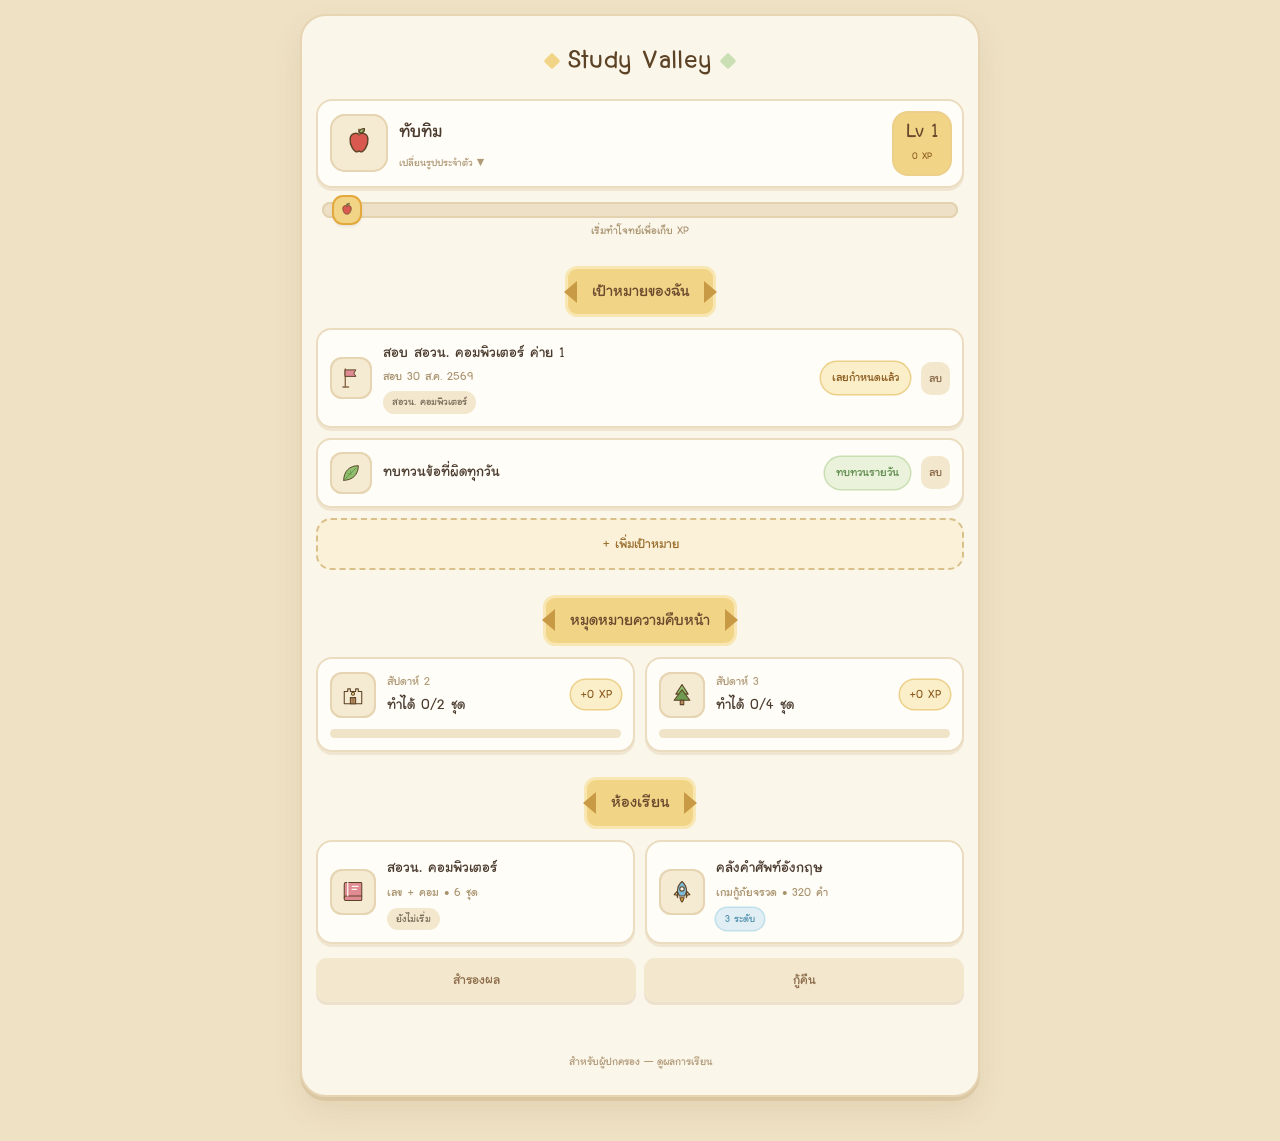
==== index.html @ 08858bd7 "/parent ผู้ปกครองดูผล (PIN) + ตัวกรองวิชาในหน้าเลือกชุด - parent/index.html + parent.js + parent.css" ====
<!DOCTYPE html>
<!-- ══════════════════════════════════════════════════════════
     Study Valley — หน้าแรก (ตัวอย่าง)

     โครงไฟล์:
       assets/app.css            — ธีม + design token + @font-face
       assets/art.js             — SVG (C, svg, ART) โหลดก่อน
       assets/app.js             — ข้อมูลจำลอง + logic (ใช้ ART/C)
       assets/fonts/Layiji.woff2 — ฟอนต์ (เปิดออฟไลน์ได้)

     ฟอนต์ Layiji เป็นตัว patch แล้ว — ห้ามเอาไฟล์ต้นฉบับมาใช้ซ้ำ
     รายละเอียดบั๊กและวิธีแก้อยู่ใน THEME.md
     ══════════════════════════════════════════════════════════ -->
<html lang="th">
<head>
<meta charset="utf-8">
<meta name="viewport" content="width=device-width,initial-scale=1,viewport-fit=cover">
<title>Study Valley</title>
<meta name="theme-color" content="#F1D486">
<link rel="manifest" href="manifest.json">
<link rel="apple-touch-icon" href="assets/apple-touch-icon.png">
<meta name="apple-mobile-web-app-capable" content="yes">
<meta name="apple-mobile-web-app-status-bar-style" content="default">
<meta name="apple-mobile-web-app-title" content="Study Valley">
<link rel="stylesheet" href="assets/app.css">
</head>
<body>
<div class="wrap">
<div class="panel">

  <div class="brand">
    <div class="spark" style="background:var(--gold)"></div>
    <h1>Study Valley</h1>
    <div class="spark" style="background:var(--green-ring);animation-delay:.6s"></div>
  </div>

  <!-- การ์ดโปรไฟล์ -->
  <div class="card row">
    <div class="avatar" id="av"></div>
    <div style="flex:1;min-width:0">
      <input class="nameIn" id="nm" placeholder="ชื่อ">
      <button id="avBtn" style="border:0;background:transparent;color:var(--dim);font-weight:600;
        font-size:12.5px;cursor:pointer;padding:2px 0">เปลี่ยนรูปประจำตัว ▾</button>
    </div>
    <div class="lvbox"><b id="lv">Lv 1</b><small id="xp">0 XP</small></div>
  </div>

  <!-- เลือกอีโมจิ -->
  <div class="card" id="avPick" style="margin-top:8px;display:none">
    <div class="grid" style="justify-content:center;gap:8px" id="emo"></div>
  </div>

  <!-- แถบเลเวล -->
  <div class="lvbar">
    <div class="lvfill" id="lvfill" style="width:0%"></div>
    <div class="hero" id="heroPin" style="left:4%"></div>
  </div>
  <div class="hint" id="toNext">อีก 1000 XP จะเลเวลอัป</div>

  <!-- เป้าหมาย -->
  <div class="ribbon"><span>เป้าหมายของฉัน</span></div>
  <div class="stack" id="goals"></div>
  <div style="height:10px"></div>
  <button class="btn dash" id="addBtn">+ เพิ่มเป้าหมาย</button>

  <div class="card" id="addForm" style="margin-top:10px;display:none">
    <input class="field" id="gTitle" placeholder="ชื่อเป้าหมาย เช่น สอบ สอวน. รอบแรก">
    <div class="grid" style="margin-top:9px;gap:8px">
      <button class="btn on" data-kind="exam"  style="flex:1">มีวันสอบ</button>
      <button class="btn off" data-kind="daily" style="flex:1">ทบทวนรายวัน</button>
    </div>
    <input class="field" type="date" id="gDate" style="margin-top:9px">
    <select class="field" id="gRoom" style="margin-top:9px">
      <option value="">ไม่ผูกกับห้องเรียน</option>
      <option value="posn">สอวน. คอมพิวเตอร์</option>
      <option value="english">คลังคำศัพท์อังกฤษ</option>
    </select>
    <div class="grid" style="margin-top:11px;gap:8px">
      <button class="btn primary" id="gSave" style="flex:1">บันทึก</button>
      <button class="btn soft" id="gCancel">ยกเลิก</button>
    </div>
  </div>

  <!-- หมุดหมาย -->
  <div class="ribbon"><span>หมุดหมายความคืบหน้า</span></div>
  <div class="grid" id="weeks"></div>

  <!-- ห้องเรียน -->
  <div class="ribbon"><span>ห้องเรียน</span></div>
  <div class="grid">
    <a class="card row" href="posn/set.html" style="flex:1;min-width:220px">
      <div class="tile" id="rmA"></div>
      <div style="flex:1;min-width:0">
        <div style="font-weight:800;font-size:18px">สอวน. คอมพิวเตอร์</div>
        <div style="font-size:14px;color:var(--muted);margin:1px 0 5px" id="rmAsub">เลข + คอม</div>
        <div class="grid" style="gap:5px" id="rmAchips"></div>
      </div>
    </a>
    <a class="card row" href="english/" style="flex:1;min-width:220px">
      <div class="tile" id="rmB"></div>
      <div style="flex:1;min-width:0">
        <div style="font-weight:800;font-size:18px">คลังคำศัพท์อังกฤษ</div>
        <div style="font-size:14px;color:var(--muted);margin:1px 0 5px">เกมกู้ภัยจรวด • 320 คำ</div>
        <div class="grid" style="gap:5px"><span class="chip blue">3 ระดับ</span></div>
      </div>
    </a>
  </div>

  <div class="grid" style="margin-top:14px;gap:8px">
    <button class="btn soft" id="backupBtn" style="flex:1">สำรองผล</button>
    <button class="btn soft" id="restoreBtn" style="flex:1">กู้คืน</button>
  </div>
  <input type="file" id="restoreFile" accept="application/json,.json" style="display:none">
  <div class="msg" id="msg"></div>

  <a href="parent/" style="display:block;text-align:center;margin-top:18px;color:var(--dim);
    font-weight:600;font-size:13.5px">สำหรับผู้ปกครอง — ดูผลการเรียน</a>

</div>
</div>
<script src="assets/art.js"></script>
<script src="assets/app.js"></script>
</body>
</html>
---- assets/app.css ----
/* ═══════════════════════════════════════════
   assets/app.css  —  DESIGN TOKENS
   ═══════════════════════════════════════════ */
@font-face{
  font-family:'Layiji';
  src:url('fonts/Layiji.woff2') format('woff2');
  font-weight:400 800;
  font-display:block;
  size-adjust:112%;   /* ชดเชยตัวอักษร Layiji ที่เล็กกว่าปกติ */
}
:root{
  /* พื้น */
  --paper:#EFE1C4;   --panel:#FBF6EA;   --card:#FFFDF7;
  --line:#E6D4B2;    --line-2:#EBDCC0;  --rule:#EADBBE;
  /* ตัวอักษร */
  --ink:#4A3A2E;     --ink-hi:#5C4326;  --muted:#A8926E;  --dim:#B09A78;
  /* ทอง */
  --gold:#F1D486;    --gold-d:#E4A93C;  --gold-x:#C08A28;
  --gold-pale:#FBEFC9; --gold-ring:#ECD08A; --gold-ink:#8A5A1E;
  --wood:#6B4A2E;    --wood-d:#4E331F;  --wood-l:#8A6A48;
  /* ชิป */
  --tan:#F3E7CE;     --tan-ink:#9A8468;
  /* สถานะ */
  --green:#8FBE6E;   --green-x:#6E9B50; --green-ink:#5E8B4B;
  --green-pale:#EAF2DC; --green-ring:#CADFB4;
  --rose:#FBE3E4;    --rose-ink:#C56C77; --rose-ring:#F0C3C7;
  --blue:#E1EEF3;    --blue-ink:#4E90AF; --blue-ring:#BFE0EC;
  --plum:#F0E9F8;    --plum-ink:#8A6DB3;
  /* เงาแข็ง = ลายเซ็นของธีม */
  --lift-1:0 3px 0 rgba(190,160,110,.20);
  --lift-2:0 4px 0 rgba(190,160,110,.30), 0 14px 30px rgba(120,90,40,.10);
}
*{box-sizing:border-box}
html,body{margin:0}
body{
  background:var(--paper); color:var(--ink); line-height:1.5;
  font-family:'Layiji',-apple-system,'Segoe UI',sans-serif;
  -webkit-font-smoothing:antialiased; -webkit-tap-highlight-color:transparent;
}
button,input,select,textarea{font-family:inherit}
input,select,textarea{line-height:1.5}
a{color:inherit;text-decoration:none}
svg{display:block}   /* กัน baseline gap เวลารูปอยู่ข้างข้อความ */
::selection{background:var(--gold)}
@keyframes twinkle{0%,100%{opacity:.35;transform:rotate(45deg) scale(.85)}50%{opacity:1;transform:rotate(45deg) scale(1)}}

/* ── โครง ── */
.wrap{padding:14px 12px 44px}
.panel{max-width:680px;margin:0 auto;background:var(--panel);border:2px solid var(--line);
       border-radius:26px;box-shadow:var(--lift-2);padding:16px 14px 22px}
.brand{display:flex;align-items:center;justify-content:center;gap:10px;margin:6px 0 14px}
.brand h1{margin:0;font-size:31px;font-weight:800;color:var(--ink-hi);letter-spacing:.3px}
.spark{width:12px;height:12px;border-radius:2px;transform:rotate(45deg);animation:twinkle 2.6s ease-in-out infinite}

/* ── ป้ายริบบิ้น (หัวข้อ) ── */
.ribbon{display:flex;justify-content:center;margin:28px 0 14px}
.ribbon > span{position:relative;background:var(--gold);color:var(--wood);font-weight:800;
  font-size:19.5px;padding:8px 24px;border-radius:9px;
  box-shadow:0 0 0 3px #F8E7B2, 0 3px 0 rgba(150,100,40,.3)}
.ribbon > span::before,.ribbon > span::after{content:'';position:absolute;top:50%;
  transform:translateY(-50%);border:11px solid transparent}
.ribbon > span::before{left:-15px;border-right:13px solid #C99A45}
.ribbon > span::after{right:-15px;border-left:13px solid #C99A45}

/* ── การ์ด ── */
.card{background:var(--card);border:2px solid var(--line-2);border-radius:16px;
      padding:12px;box-shadow:var(--lift-1)}
.row{display:flex;align-items:center;gap:11px}
.stack{display:flex;flex-direction:column;gap:10px}
.grid{display:flex;flex-wrap:wrap;gap:10px}

/* ── ชิป / แท็ก ── */
.chip{font-weight:700;font-size:12.5px;padding:2px 9px;border-radius:20px;white-space:nowrap}
.chip.gold{background:var(--gold-pale);color:var(--gold-ink);box-shadow:0 0 0 1.5px var(--gold-ring)}
.chip.green{background:var(--green-pale);color:var(--green-ink);box-shadow:0 0 0 1.5px var(--green-ring)}
.chip.rose{background:var(--rose);color:var(--rose-ink);box-shadow:0 0 0 1.5px var(--rose-ring)}
.chip.blue{background:var(--blue);color:var(--blue-ink);box-shadow:0 0 0 1.5px var(--blue-ring)}
.chip.plain{background:var(--tan);color:#7A6A58;box-shadow:none;font-weight:600}

/* ── ปุ่ม ── */
.btn{border:0;border-radius:11px;padding:10px 14px;font-weight:700;font-size:16px;cursor:pointer;
     min-height:44px}
.btn.primary{background:var(--green);color:#fff;font-weight:800;box-shadow:0 3px 0 var(--green-x)}
.btn.soft{background:var(--tan);color:var(--wood-l);box-shadow:0 3px 0 rgba(150,100,40,.14)}
.btn.pill{border-radius:22px;padding:7px 15px;min-height:0;font-size:16px;
          display:inline-flex;align-items:center;gap:7px}
.btn.on{background:var(--gold);color:var(--wood);box-shadow:0 0 0 2px var(--gold-d)}
.btn.off{background:var(--tan);color:var(--tan-ink);box-shadow:0 2px 0 rgba(150,100,40,.12)}
.btn.danger{background:var(--rose-ink);color:#fff;box-shadow:none}
.btn.dash{border:2px dashed #D9C08A;background:#FBF1D8;color:#9A6E2E;border-radius:15px;
          width:100%;padding:12px}
.btn:active{transform:translateY(1px)}

/* ── โปรไฟล์ ── */
.avatar{width:58px;height:58px;flex:0 0 58px;border-radius:15px;background:#F5EAD2;
        box-shadow:inset 0 0 0 2px var(--line);display:flex;align-items:center;
        justify-content:center;font-size:35px;cursor:pointer;overflow:hidden}
.nameIn{width:100%;border:0;background:transparent;font-weight:700;font-size:22px;
        color:var(--ink);outline:none;line-height:1.5;padding:2px 0}
.lvbox{flex:0 0 auto;text-align:center;background:var(--gold);border-radius:14px;
       padding:7px 12px;box-shadow:0 0 0 2px var(--gold-ring)}
.lvbox b{display:block;font-size:23px;color:var(--wood);line-height:1}
.lvbox small{font-weight:700;font-size:12px;color:var(--gold-ink)}

/* ── แถบเลเวล ── */
.lvbar{position:relative;height:16px;background:#EDE0C6;border-radius:9px;margin:14px 6px 4px;
       box-shadow:inset 0 0 0 2px #E2D2B0}
.lvfill{height:100%;border-radius:9px;background:linear-gradient(90deg,#F6D372,#E4A93C);
        transition:width .6s}
.hero{position:absolute;top:50%;transform:translate(-50%,-50%);width:26px;height:26px;
      border-radius:9px;background:var(--gold);box-shadow:0 0 0 2px var(--gold-d),0 2px 4px rgba(0,0,0,.16);
      display:flex;align-items:center;justify-content:center;font-size:16px;transition:left .6s}
.hint{text-align:center;font-size:13px;color:var(--muted);margin-bottom:4px}

/* ── progress เล็ก ── */
.pbar{height:9px;background:#EFE3C8;border-radius:6px;margin-top:11px;overflow:hidden}
.pbar > i{display:block;height:100%;border-radius:6px;
          background:linear-gradient(90deg,#F6D372,#E4A93C);transition:width .6s}

/* ── กล่องว่าง ── */
.empty{text-align:center;color:var(--muted);font-size:15.5px;background:var(--card);
       border:2px dashed #E0CFAC;border-radius:15px;padding:18px}
.field{width:100%;border:2px solid var(--line);background:var(--panel);border-radius:10px;
       padding:9px 11px;font-size:16px;color:var(--ink);outline:none}
.msg{text-align:center;font-size:14.5px;color:#9A8468;margin-top:12px;min-height:20px}
.tile{width:46px;height:46px;flex:0 0 46px;border-radius:12px;background:#F5EAD2;
      box-shadow:inset 0 0 0 2px var(--line);display:flex;align-items:center;
      justify-content:center;font-size:24px}
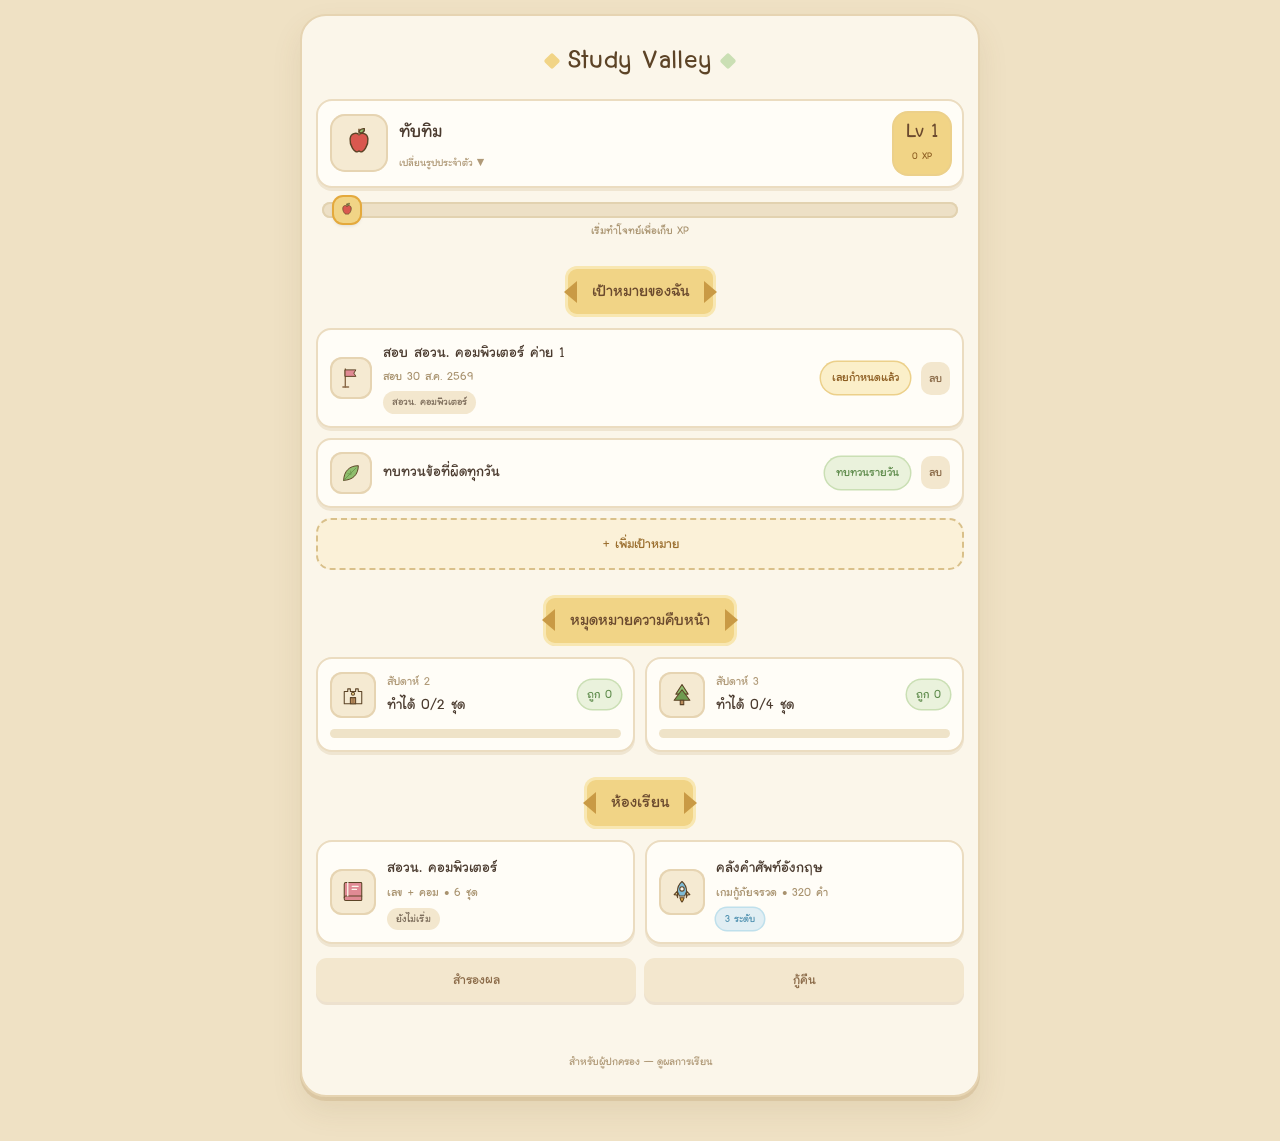
==== commit 150f5af9: "ระบบ EXP ใหม่: เน้นสม่ำเสมอ + cap รายวัน (ยุติธรรมข้ามชั้น) assets/xp.js — โมดูล XP กลาง ใช้ร่วมทุกห" ====
--- a/index.html
+++ b/index.html
@@ -119,6 +119,7 @@
 </div>
 </div>
 <script src="assets/art.js"></script>
+<script src="assets/xp.js"></script>
 <script src="assets/app.js"></script>
 </body>
 </html>
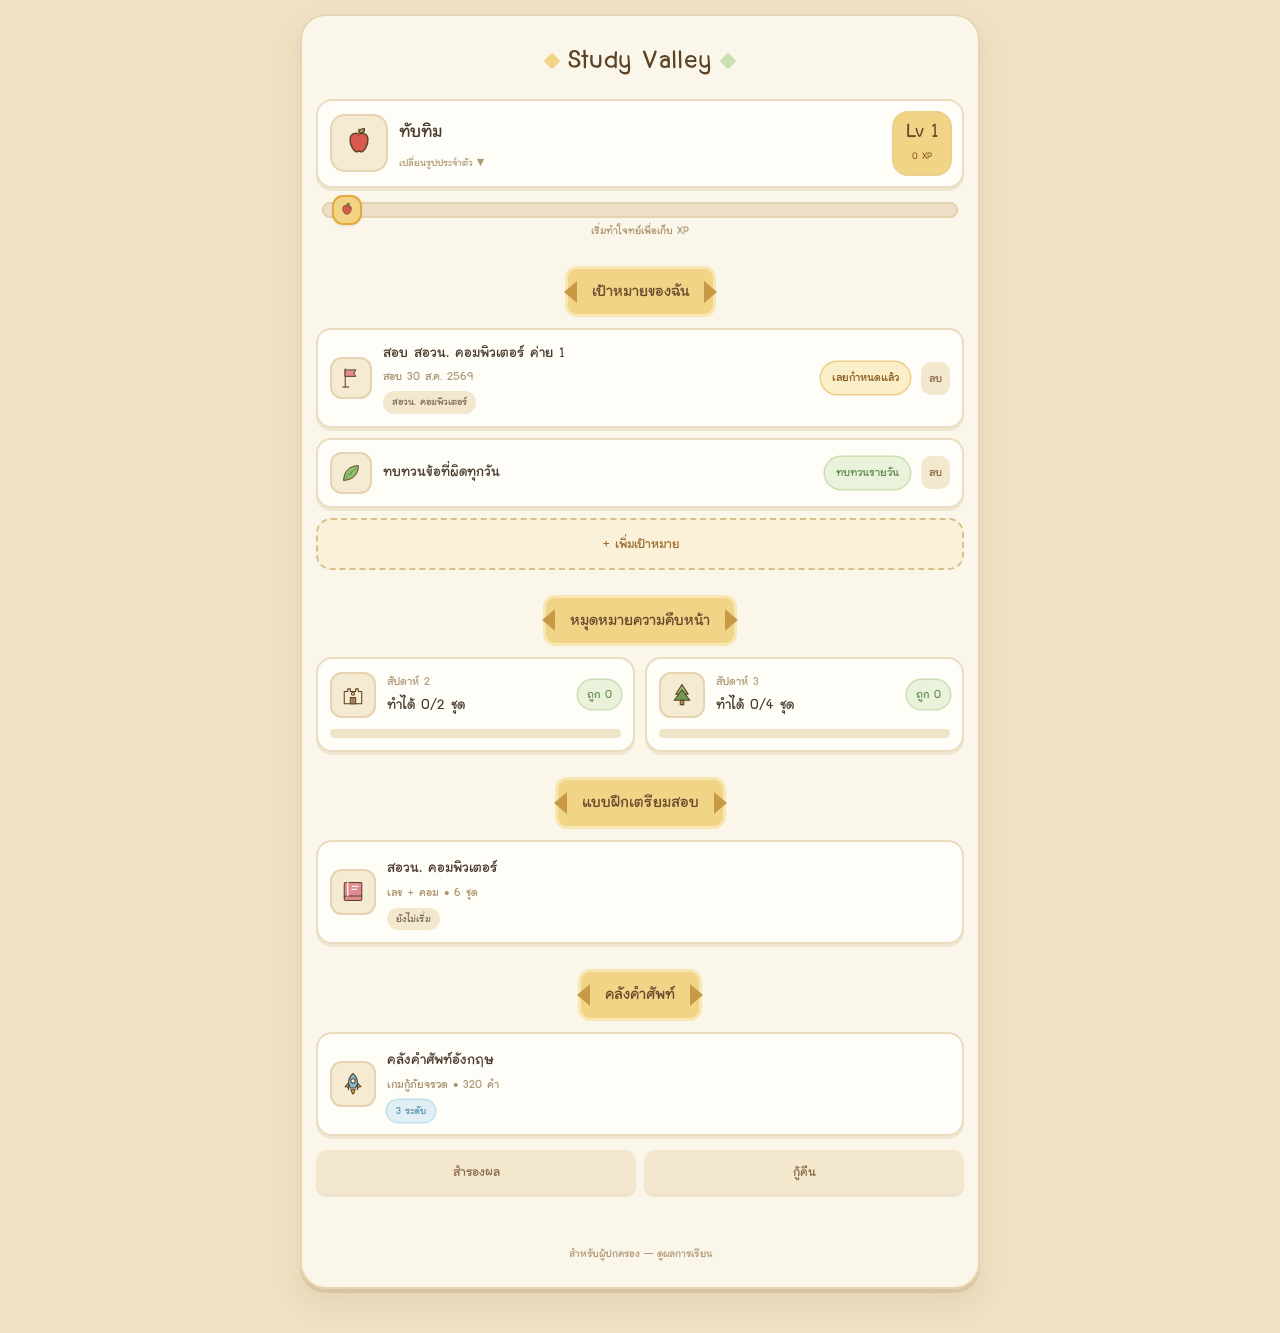
==== commit e434deff: "หน้าแรก: แยกห้องเรียน · ทำโจทย์: ตัดปุ่มมั่นใจ/ล้าง/ไม่รู้ จัดเลย์เอาต์ใหม่ หน้าแรก: - แยก "ห้องเรีย" ====
--- a/index.html
+++ b/index.html
@@ -85,8 +85,8 @@
   <div class="ribbon"><span>หมุดหมายความคืบหน้า</span></div>
   <div class="grid" id="weeks"></div>
 
-  <!-- ห้องเรียน -->
-  <div class="ribbon"><span>ห้องเรียน</span></div>
+  <!-- แบบฝึกเตรียมสอบ -->
+  <div class="ribbon"><span>แบบฝึกเตรียมสอบ</span></div>
   <div class="grid">
     <a class="card row" href="posn/set.html" style="flex:1;min-width:220px">
       <div class="tile" id="rmA"></div>
@@ -96,6 +96,11 @@
         <div class="grid" style="gap:5px" id="rmAchips"></div>
       </div>
     </a>
+  </div>
+
+  <!-- คลังคำศัพท์ (เล่นเสริม) -->
+  <div class="ribbon"><span>คลังคำศัพท์</span></div>
+  <div class="grid">
     <a class="card row" href="english/" style="flex:1;min-width:220px">
       <div class="tile" id="rmB"></div>
       <div style="flex:1;min-width:0">
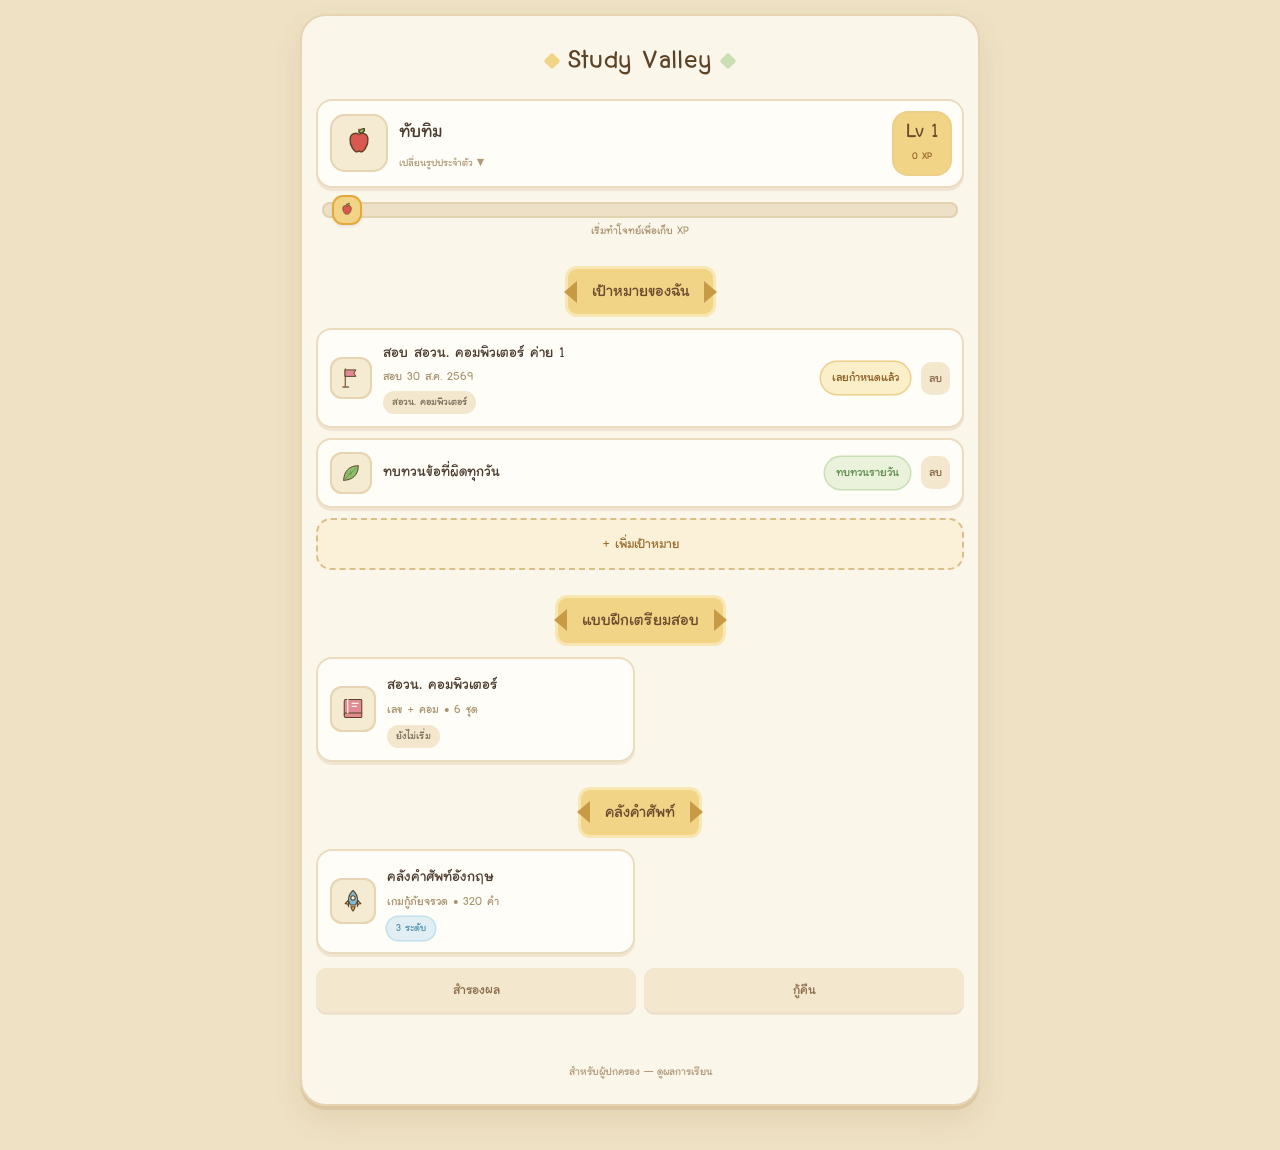
==== commit 9f2af4d0: "หน้าแรก: ตัดหมุดหมาย + การ์ดครึ่งคอลัมน์ · picker: ใหม่บนสุด + แบ่งหน้า - ตัดส่วน "หมุดหมายความคืบหน" ====
--- a/index.html
+++ b/index.html
@@ -81,14 +81,10 @@
     </div>
   </div>
 
-  <!-- หมุดหมาย -->
-  <div class="ribbon"><span>หมุดหมายความคืบหน้า</span></div>
-  <div class="grid" id="weeks"></div>
-
   <!-- แบบฝึกเตรียมสอบ -->
   <div class="ribbon"><span>แบบฝึกเตรียมสอบ</span></div>
   <div class="grid">
-    <a class="card row" href="posn/set.html" style="flex:1;min-width:220px">
+    <a class="card row" href="posn/set.html" style="flex:0 1 calc(50% - 5px);min-width:220px">
       <div class="tile" id="rmA"></div>
       <div style="flex:1;min-width:0">
         <div style="font-weight:800;font-size:18px">สอวน. คอมพิวเตอร์</div>
@@ -101,7 +97,7 @@
   <!-- คลังคำศัพท์ (เล่นเสริม) -->
   <div class="ribbon"><span>คลังคำศัพท์</span></div>
   <div class="grid">
-    <a class="card row" href="english/" style="flex:1;min-width:220px">
+    <a class="card row" href="english/" style="flex:0 1 calc(50% - 5px);min-width:220px">
       <div class="tile" id="rmB"></div>
       <div style="flex:1;min-width:0">
         <div style="font-weight:800;font-size:18px">คลังคำศัพท์อังกฤษ</div>
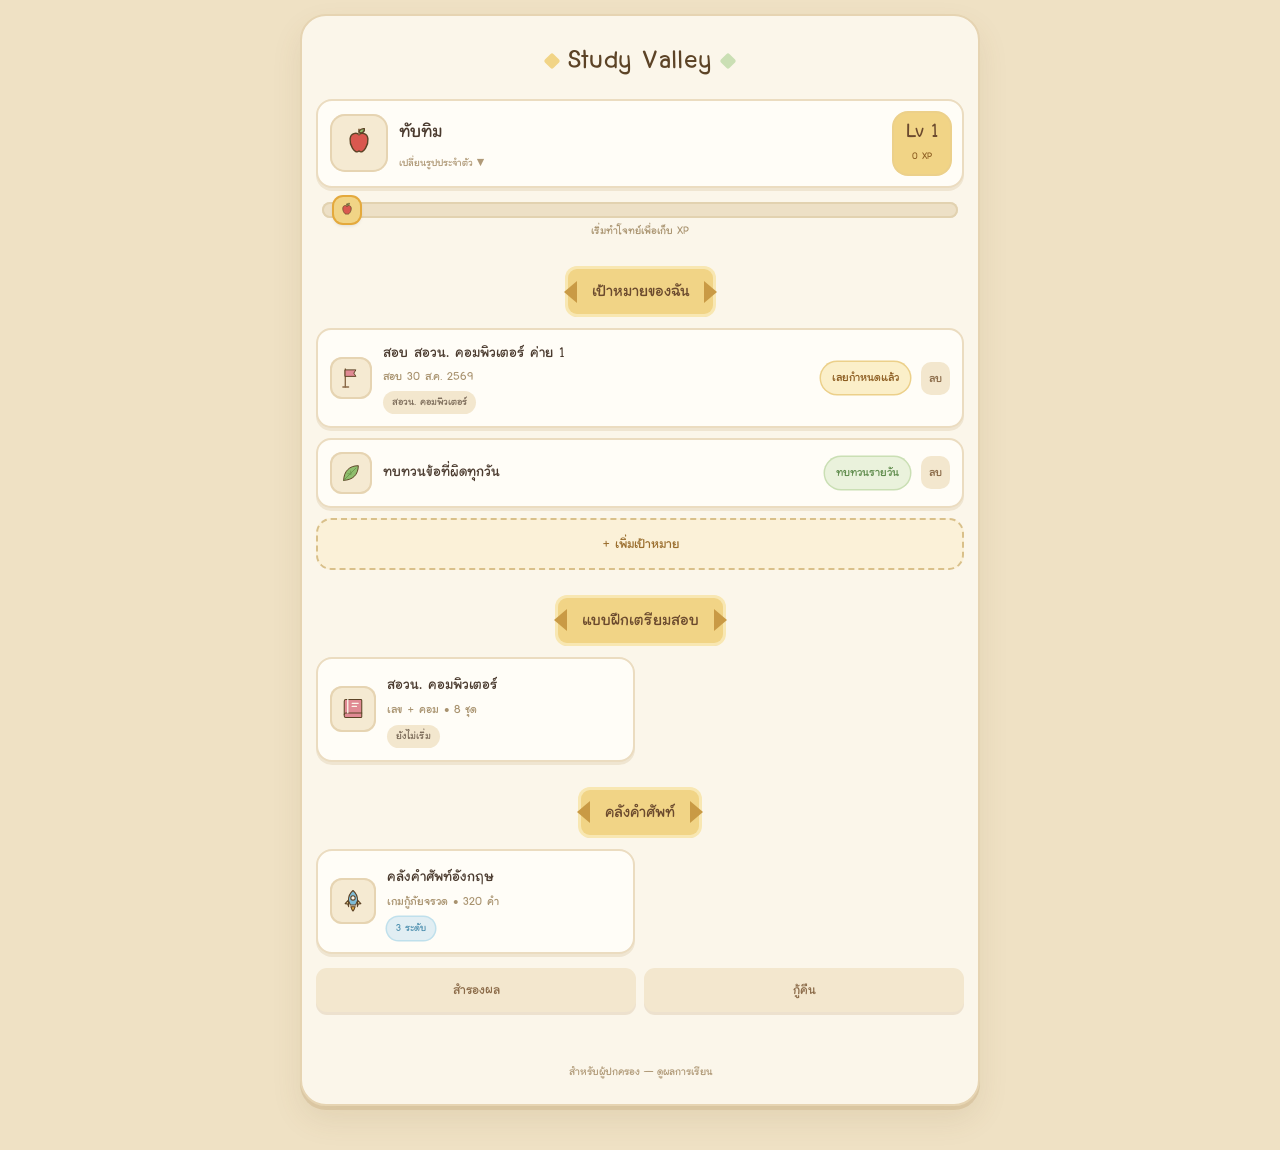
==== commit 1f2560e1: "badge "new" เขียวกระพริบ อิงเวลาจริง + โผล่บนการ์ดหน้าแรก - เปลี่ยนป้าย "ใหม่" (แดง อิง maxDate) → "" ====
--- a/index.html
+++ b/index.html
@@ -84,7 +84,8 @@
   <!-- แบบฝึกเตรียมสอบ -->
   <div class="ribbon"><span>แบบฝึกเตรียมสอบ</span></div>
   <div class="grid">
-    <a class="card row" href="posn/set.html" style="flex:0 1 calc(50% - 5px);min-width:220px">
+    <a class="card row" href="posn/set.html" style="flex:0 1 calc(50% - 5px);min-width:220px;position:relative">
+      <span class="newbadge cornernew" id="rmAnew" style="display:none">new</span>
       <div class="tile" id="rmA"></div>
       <div style="flex:1;min-width:0">
         <div style="font-weight:800;font-size:18px">สอวน. คอมพิวเตอร์</div>
--- a/assets/app.css
+++ b/assets/app.css
@@ -77,6 +77,13 @@
 .chip.blue{background:var(--blue);color:var(--blue-ink);box-shadow:0 0 0 1.5px var(--blue-ring)}
 .chip.plain{background:var(--tan);color:#7A6A58;box-shadow:none;font-weight:600}
 
+/* ── ป้าย new (เขียว กระพริบ) ── */
+@keyframes newblink{0%,100%{opacity:1}50%{opacity:.3}}
+.newbadge{display:inline-block;vertical-align:middle;font-size:11px;font-weight:800;color:#fff;
+  letter-spacing:.5px;background:var(--green-ink);border-radius:7px;padding:1px 7px;
+  box-shadow:0 1px 0 rgba(70,110,55,.4);animation:newblink 1.1s ease-in-out infinite}
+.cornernew{position:absolute;top:-6px;right:-6px;z-index:3}
+
 /* ── ปุ่ม ── */
 .btn{border:0;border-radius:11px;padding:10px 14px;font-weight:700;font-size:16px;cursor:pointer;
      min-height:44px}
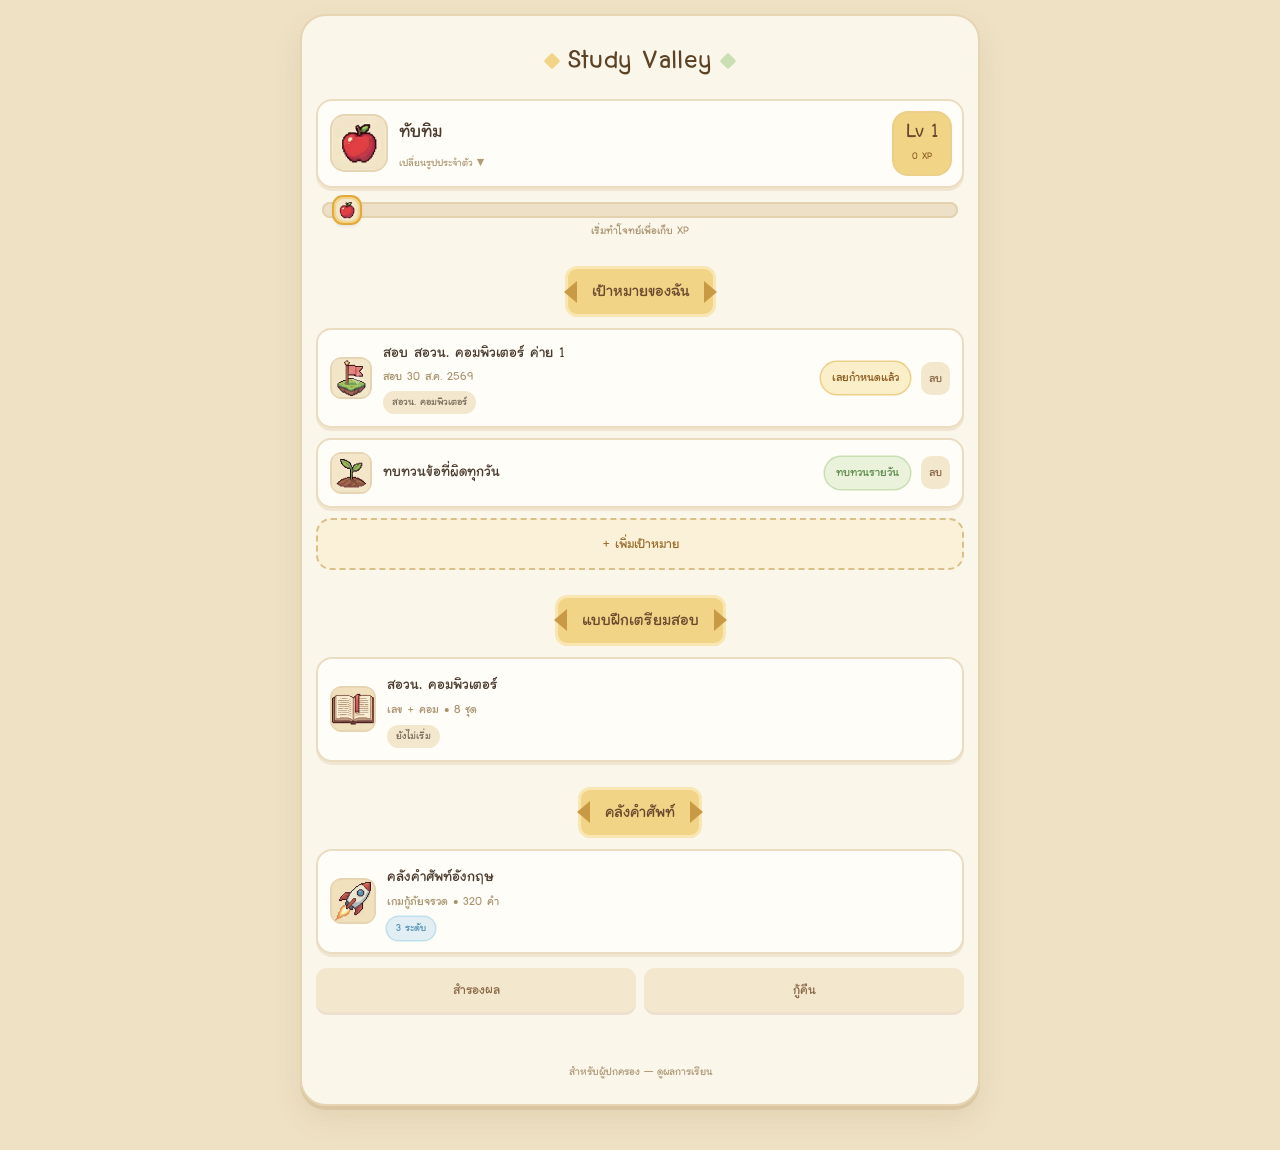
==== commit 2f7b183c: "การ์ด สอวน./คลังคำศัพท์ เต็มความกว้าง 1 คอลัมน์ + เต่าไอคอนแอปใหญ่ขึ้น 10% - การ์ดหลัก: flex:0 1 cal" ====
--- a/index.html
+++ b/index.html
@@ -84,7 +84,7 @@
   <!-- แบบฝึกเตรียมสอบ -->
   <div class="ribbon"><span>แบบฝึกเตรียมสอบ</span></div>
   <div class="grid">
-    <a class="card row" href="posn/set.html" style="flex:0 1 calc(50% - 5px);min-width:220px;position:relative">
+    <a class="card row" href="posn/set.html" style="flex:1 1 100%;position:relative">
       <span class="newbadge cornernew" id="rmAnew" style="display:none">new</span>
       <div class="tile" id="rmA"></div>
       <div style="flex:1;min-width:0">
@@ -98,7 +98,7 @@
   <!-- คลังคำศัพท์ (เล่นเสริม) -->
   <div class="ribbon"><span>คลังคำศัพท์</span></div>
   <div class="grid">
-    <a class="card row" href="english/" style="flex:0 1 calc(50% - 5px);min-width:220px">
+    <a class="card row" href="english/" style="flex:1 1 100%">
       <div class="tile" id="rmB"></div>
       <div style="flex:1;min-width:0">
         <div style="font-weight:800;font-size:18px">คลังคำศัพท์อังกฤษ</div>
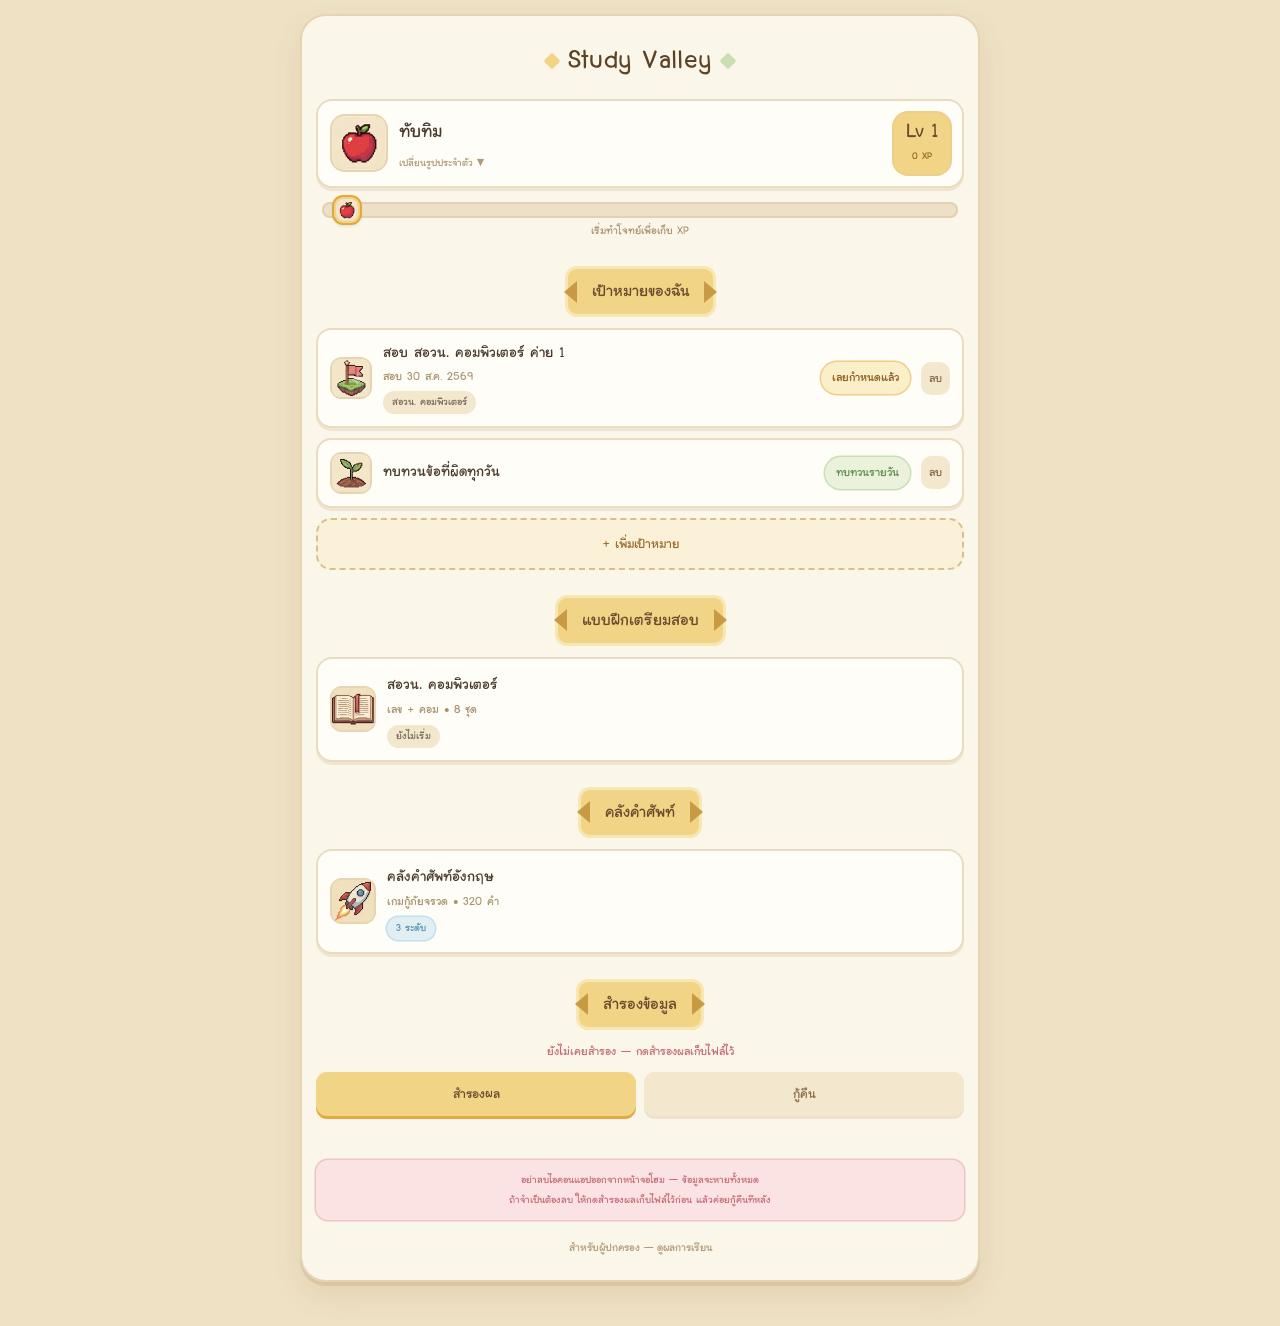
==== commit b8edef5c: "สำรองข้อมูลให้ใช้ได้จริงบน PWA: ไฟล์ครบ + Web Share + เตือนรายวัน แก้ช่องโหว่สำคัญ: ไฟล์สำรองเดิม "ข" ====
--- a/index.html
+++ b/index.html
@@ -108,12 +108,16 @@
     </a>
   </div>
 
-  <div class="grid" style="margin-top:14px;gap:8px">
+  <div class="ribbon"><span>สำรองข้อมูล</span></div>
+  <div class="backupinfo" id="backupInfo"></div>
+  <div class="grid" style="gap:8px">
     <button class="btn soft" id="backupBtn" style="flex:1">สำรองผล</button>
     <button class="btn soft" id="restoreBtn" style="flex:1">กู้คืน</button>
   </div>
   <input type="file" id="restoreFile" accept="application/json,.json" style="display:none">
   <div class="msg" id="msg"></div>
+  <div class="keepwarn">อย่าลบไอคอนแอปออกจากหน้าจอโฮม — ข้อมูลจะหายทั้งหมด<br>
+    ถ้าจำเป็นต้องลบ ให้กดสำรองผลเก็บไฟล์ไว้ก่อน แล้วค่อยกู้คืนทีหลัง</div>
 
   <a href="parent/" style="display:block;text-align:center;margin-top:18px;color:var(--dim);
     font-weight:600;font-size:13.5px">สำหรับผู้ปกครอง — ดูผลการเรียน</a>
--- a/assets/app.css
+++ b/assets/app.css
@@ -84,6 +84,14 @@
   box-shadow:0 1px 0 rgba(70,110,55,.4);animation:newblink 1.1s ease-in-out infinite}
 .cornernew{position:absolute;top:-6px;right:-6px;z-index:3}
 
+/* ── สำรองข้อมูล ── */
+.backupinfo{text-align:center;font-size:14px;font-weight:700;color:var(--muted);margin:0 0 10px}
+.backupinfo.warn{color:var(--rose-ink)}
+#backupBtn.needbk{background:var(--gold);color:var(--wood);box-shadow:0 3px 0 var(--gold-d)}
+.keepwarn{text-align:center;font-size:12.5px;line-height:1.6;color:var(--rose-ink);
+  background:var(--rose);border-radius:12px;padding:10px 12px;margin-top:12px;
+  box-shadow:0 0 0 1.5px var(--rose-ring)}
+
 /* ── ปุ่ม ── */
 .btn{border:0;border-radius:11px;padding:10px 14px;font-weight:700;font-size:16px;cursor:pointer;
      min-height:44px}
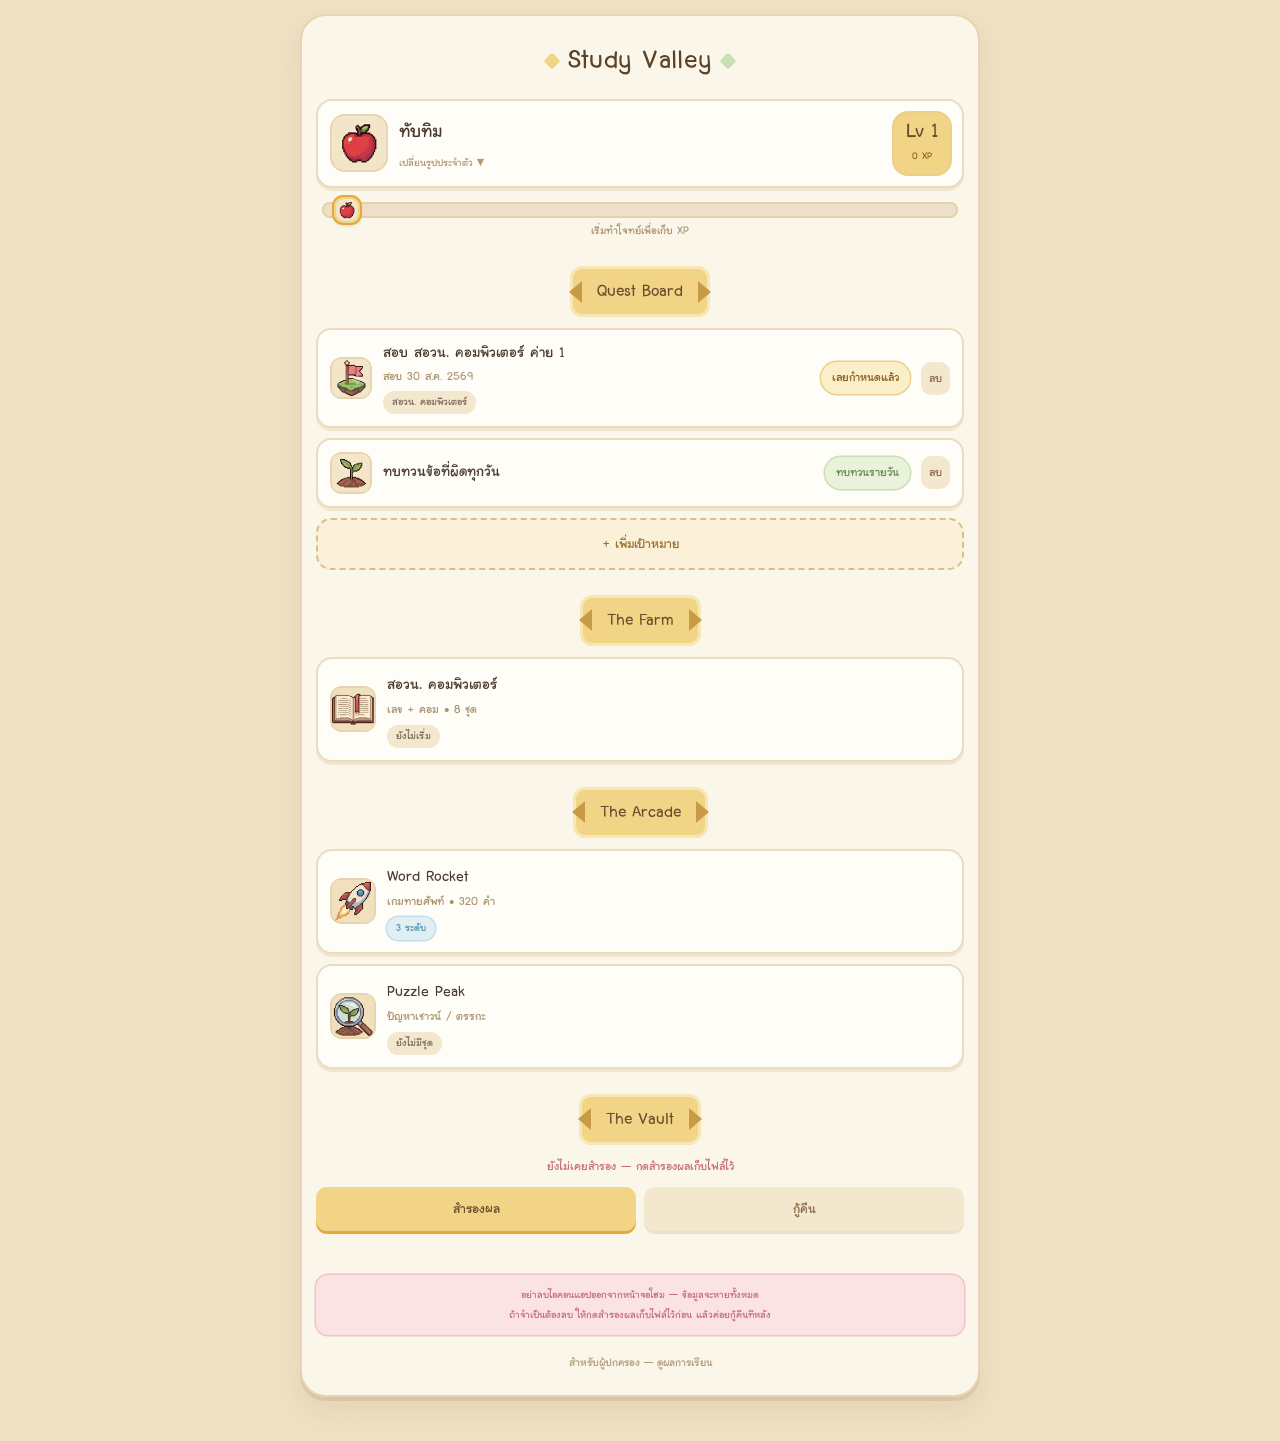
==== commit 1821877b: "เปลือกปัญหาเชาวน์ (Puzzle Peak) + เปลี่ยนชื่อโซนเป็นอังกฤษ engine set.js รับ ?room= (posn | logic) ใ" ====
--- a/index.html
+++ b/index.html
@@ -58,7 +58,7 @@
   <div class="hint" id="toNext">อีก 1000 XP จะเลเวลอัป</div>
 
   <!-- เป้าหมาย -->
-  <div class="ribbon"><span>เป้าหมายของฉัน</span></div>
+  <div class="ribbon"><span>Quest Board</span></div>
   <div class="stack" id="goals"></div>
   <div style="height:10px"></div>
   <button class="btn dash" id="addBtn">+ เพิ่มเป้าหมาย</button>
@@ -81,8 +81,8 @@
     </div>
   </div>
 
-  <!-- แบบฝึกเตรียมสอบ -->
-  <div class="ribbon"><span>แบบฝึกเตรียมสอบ</span></div>
+  <!-- The Farm : แบบฝึกจริงจัง (ไทย) -->
+  <div class="ribbon"><span>The Farm</span></div>
   <div class="grid">
     <a class="card row" href="posn/set.html" style="flex:1 1 100%;position:relative">
       <span class="newbadge cornernew" id="rmAnew" style="display:none">new</span>
@@ -95,20 +95,28 @@
     </a>
   </div>
 
-  <!-- คลังคำศัพท์ (เล่นเสริม) -->
-  <div class="ribbon"><span>คลังคำศัพท์</span></div>
+  <!-- The Arcade : โซนเกม (ชื่อเกมอังกฤษ) -->
+  <div class="ribbon"><span>The Arcade</span></div>
   <div class="grid">
     <a class="card row" href="english/" style="flex:1 1 100%">
       <div class="tile" id="rmB"></div>
       <div style="flex:1;min-width:0">
-        <div style="font-weight:800;font-size:18px">คลังคำศัพท์อังกฤษ</div>
-        <div style="font-size:14px;color:var(--muted);margin:1px 0 5px">เกมกู้ภัยจรวด • 320 คำ</div>
+        <div style="font-weight:800;font-size:18px">Word Rocket</div>
+        <div style="font-size:14px;color:var(--muted);margin:1px 0 5px">เกมทายศัพท์ • 320 คำ</div>
         <div class="grid" style="gap:5px"><span class="chip blue">3 ระดับ</span></div>
+      </div>
+    </a>
+    <a class="card row" href="posn/set.html?room=logic" style="flex:1 1 100%">
+      <div class="tile"><img src="assets/tiles/magnifier.png" width="42" height="42" alt="" style="display:block;border-radius:8px"></div>
+      <div style="flex:1;min-width:0">
+        <div style="font-weight:800;font-size:18px">Puzzle Peak</div>
+        <div style="font-size:14px;color:var(--muted);margin:1px 0 5px">ปัญหาเชาวน์ / ตรรกะ</div>
+        <div class="grid" style="gap:5px" id="rmCchips"></div>
       </div>
     </a>
   </div>
 
-  <div class="ribbon"><span>สำรองข้อมูล</span></div>
+  <div class="ribbon"><span>The Vault</span></div>
   <div class="backupinfo" id="backupInfo"></div>
   <div class="grid" style="gap:8px">
     <button class="btn soft" id="backupBtn" style="flex:1">สำรองผล</button>
